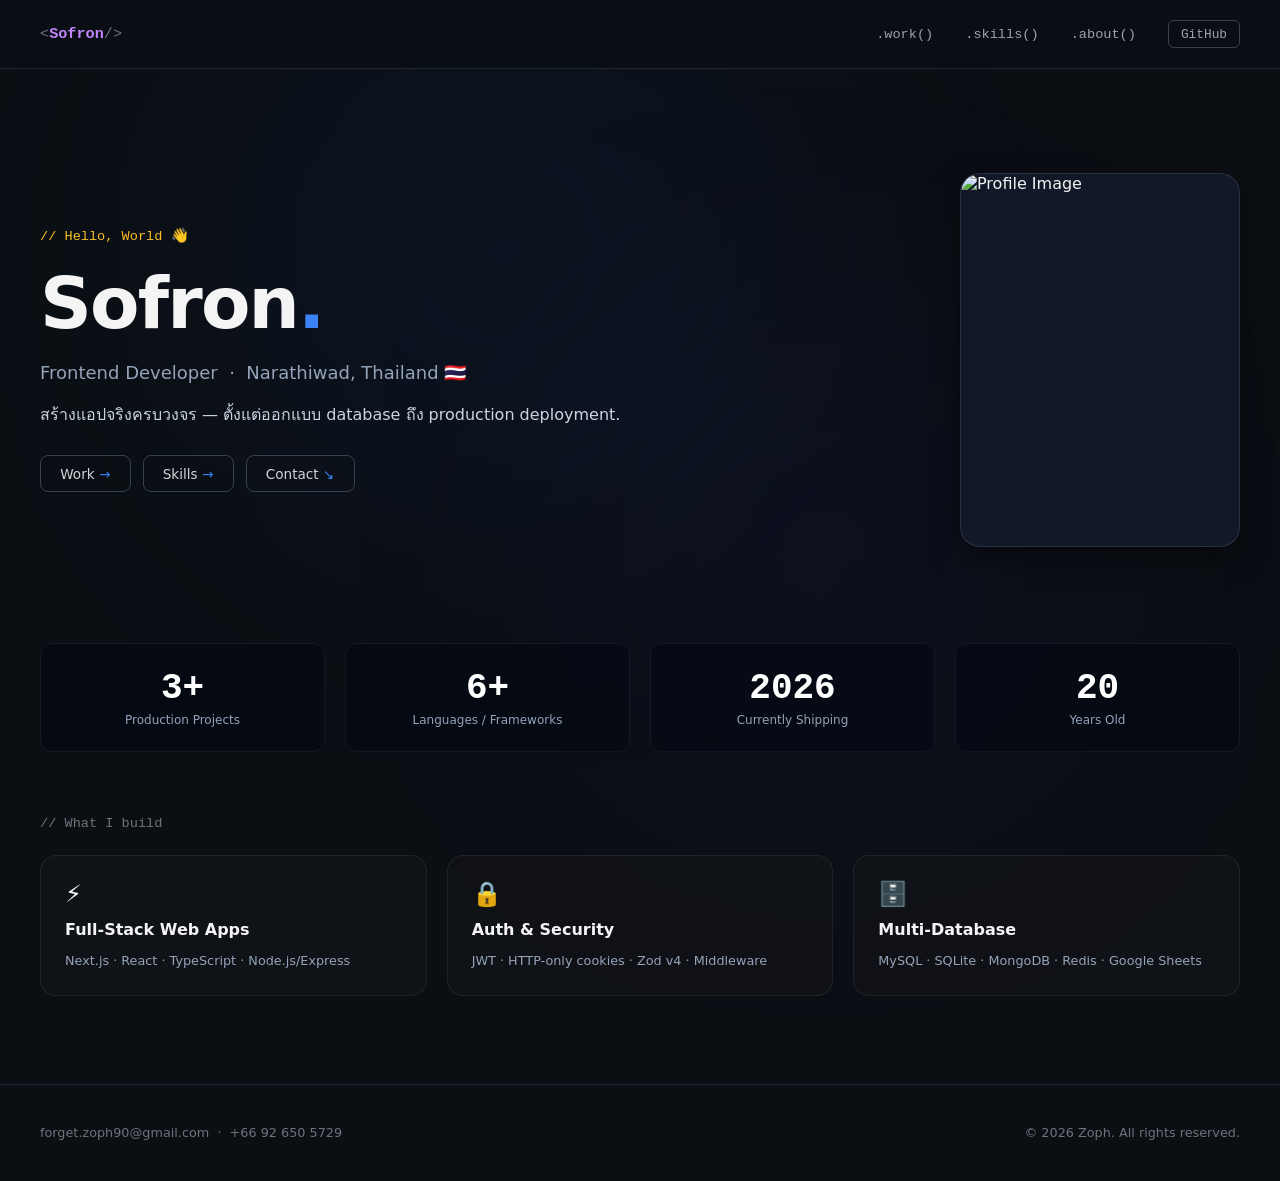
==== index.html @ 36fe2c0d "Edit Skills & box size" ====
<!DOCTYPE html>
<html lang="th" class="scroll-smooth">

<head>
    <meta charset="UTF-8">
    <meta name="viewport" content="width=device-width, initial-scale=1.0">
    <title>Muhammadsofron</title>
    <link rel="stylesheet" href="style.css">
</head>

<body>

    <!-- // ส่วนไล่สีพื้นหลัง (Background Gradient) -->
    <div class="bg-glow-1"></div>
    <div class="bg-glow-2"></div>

    <!-- Sticky Navigation Bar โทนเข้ม -->
    <nav class="navbar-sticky">
        <div class="navbar-content">
            <a href="index.html" class="code-font logo-text">
                <span class="logo-bracket">&lt;</span>Sofron <span class="logo-bracket"> /&gt;</span>
            </a>

            <!-- ปุ่ม 3 ขีด สำหรับมือถือ (Hamburger Menu) -->
            <button id="mobile-menu-btn" class="hamburger-btn">
                <!-- ไอคอน 3 ขีด (SVG) -->
                <svg id="icon-burger" width="24" height="24" viewBox="0 0 24 24" fill="none" stroke="currentColor"
                    stroke-width="2" stroke-linecap="round" stroke-linejoin="round">
                    <line x1="3" y1="12" x2="21" y2="12"></line>
                    <line x1="3" y1="6" x2="21" y2="6"></line>
                    <line x1="3" y1="18" x2="21" y2="18"></line>
                </svg>
                <!-- ไอคอนกากบาท X (ซ่อนไว้ก่อน) -->
                <svg id="icon-close" style="display: none;" width="24" height="24" viewBox="0 0 24 24" fill="none"
                    stroke="currentColor" stroke-width="2" stroke-linecap="round" stroke-linejoin="round">
                    <line x1="18" y1="6" x2="6" y2="18"></line>
                    <line x1="6" y1="6" x2="18" y2="18"></line>
                </svg>
            </button>

            <!-- เมนูด้านขวา -->
            <div id="nav-links" class="nav-links code-font">
                <a href="./work/index.html" class="nav-link">.work()</a>
                <a href="./skills/index.html" class="nav-link">.skills()</a>
                <a href="./about/index.html" class="nav-link">.about()</a>
                <a href="https://github.com/sofeiei" target="_blank" class="nav-btn-outline">GitHub</a>
            </div>
        </div>
    </nav>

    <!-- Main Content -->
    <main class="main-container">

        <!-- Hero Section -->
        <section class="hero-section">
            <!-- ย้ายรูปโปรไฟล์ขึ้นมาด้านบนสุด -->
            <div class="profile-card">
                <img src="img/profile.png" alt="Profile Image" class="profile-image">
            </div>

            <!-- ข้อความแนะนำตัว -->
            <div class="hero-text-box">
                <p class="code-font text-hello">
                    // Hello, World 👋
                </p>
                <h1 class="hero-title">
                    Sofron<span class="text-primary">.</span>
                </h1>
                <p class="hero-subtitle">
                    Frontend Developer &nbsp;·&nbsp; Narathiwad, Thailand 🇹🇭
                </p>
                <p class="hero-desc">
                    สร้างแอปจริงครบวงจร — ตั้งแต่ออกแบบ database ถึง production deployment.
                </p>
                <div class="hero-buttons">
                    <a href="work/index.html" class="btn-primary">
                        Work <span class="text-primary">→</span>
                    </a>
                    <a href="skills/index.html" class="btn-secondary">
                        Skills <span class="text-primary">→</span>
                    </a>
                    <a href="mailto:forget.zoph90@gmail.com" class="btn-secondary">
                        Contact <span class="text-primary">↘︎</span>
                    </a>
                </div>
            </div>
        </section>

        <!-- Stats Bar -->
        <section class="stats-grid">
            <div class="stat-box">
                <p class="stat-number code-font">3+</p>
                <p class="stat-label">Production Projects</p>
            </div>
            <div class="stat-box">
                <p class="stat-number code-font">6+</p>
                <p class="stat-label">Languages / Frameworks</p>
            </div>
            <div class="stat-box">
                <p class="stat-number code-font">2026</p>
                <p class="stat-label">Currently Shipping</p>
            </div>
            <div class="stat-box">
                <p class="stat-number code-font">20</p>
                <p class="stat-label">Years Old</p>
            </div>
        </section>

        <!-- Skills Section -->
        <section id="skills" class="skills-section">
            <p class="code-font text-section-tag">// What I build</p>

            <div class="skills-grid">
                <!-- Skill 1 -->
                <div class="skill-card">
                    <div class="skill-icon">⚡</div>
                    <h3 class="skill-title">Full-Stack Web Apps</h3>
                    <p class="skill-desc">Next.js · React · TypeScript · Node.js/Express</p>
                </div>
                <!-- Skill 2 -->
                <div class="skill-card">
                    <div class="skill-icon">🔒</div>
                    <h3 class="skill-title">Auth & Security</h3>
                    <p class="skill-desc">JWT · HTTP-only cookies · Zod v4 · Middleware</p>
                </div>
                <!-- Skill 3 -->
                <div class="skill-card">
                    <div class="skill-icon">🗄️</div>
                    <h3 class="skill-title">Multi-Database</h3>
                    <p class="skill-desc">MySQL · SQLite · MongoDB · Redis · Google Sheets</p>
                </div>
            </div>
        </section>

    </main>

    <!-- Footer -->
    <footer class="footer-container">
        <span>forget.zoph90@gmail.com &nbsp;·&nbsp; +66 92 650 5729</span>
        <span>© 2026 Zoph. All rights reserved.</span>
    </footer>

    <!-- Script สำหรับเปิด/ปิดเมนูบนมือถือ -->
    <script>
        const menuBtn = document.getElementById('mobile-menu-btn');
        const navLinks = document.getElementById('nav-links');
        const iconBurger = document.getElementById('icon-burger');
        const iconClose = document.getElementById('icon-close');

        menuBtn.addEventListener('click', () => {
            // สลับ Class active เพื่อแสดง/ซ่อนเมนู
            navLinks.classList.toggle('active');

            // สลับไอคอนระหว่าง 3 ขีด และ กากบาท
            if (navLinks.classList.contains('active')) {
                iconBurger.style.display = 'none';
                iconClose.style.display = 'block';
            } else {
                iconBurger.style.display = 'block';
                iconClose.style.display = 'none';
            }
        });
    </script>
</body>

</html>
---- style.css ----
* {
    box-sizing: border-box;
    margin: 0;
    padding: 0;
}

html, body {
    overflow-x: hidden;
    max-width: 100vw;
    position: relative;
}

body {
    font-family: system-ui, -apple-system, BlinkMacSystemFont, 'Segoe UI', Roboto, sans-serif;
    background-color: #0b0f14;
    /* โทนดำอมน้ำเงินเข้ม */
    color: #f4f4f5;
    min-height: 100vh;
    display: flex;
    flex-direction: column;
}

::selection {
    background-color: #3b82f6;
    color: #030712;
}

.code-font {
    /* ใช้ฟอนต์แนวโค้ด (Monospace) ที่มีติดเครื่องอยู่แล้ว */
    font-family: ui-monospace, SFMono-Regular, Menlo, Monaco, Consolas, monospace;
}

/* ========================================== */
/* // Background Glow Effect (แก้ไม่ให้ดันจอมือถือ) */
/* ========================================== */
.bg-glow-1 {
    position: absolute;
    top: 0;
    left: 10%;
    max-width: 80vw;
    width: 350px;
    height: 350px;
    background-color: rgba(37, 99, 235, 0.08);
    filter: blur(100px);
    pointer-events: none;
    border-radius: 50%;
    z-index: 0;
}

.bg-glow-2 {
    position: absolute;
    top: 30%;
    right: 0;
    max-width: 80vw;
    width: 300px;
    height: 300px;
    background-color: rgba(79, 70, 229, 0.08);
    filter: blur(100px);
    pointer-events: none;
    border-radius: 50%;
    z-index: 0;
}

@media (min-width: 768px) {
    .bg-glow-1 {
        left: 20%;
        width: 500px;
        height: 500px;
        filter: blur(140px);
    }

    .bg-glow-2 {
        right: 20%;
        width: 400px;
        height: 400px;
        filter: blur(140px);
    }
}

/* ========================================== */
/* // Navbar & Sticky Menu (อัปเดตตามแบบ) */
/* ========================================== */
.navbar-sticky {
    position: sticky;
    top: 0;
    z-index: 50;
    background-color: rgba(11, 15, 20, 0.85);
    backdrop-filter: blur(10px);
    border-bottom: 1px solid #1f2937;
}

.navbar-content {
    max-width: 80rem;
    width: 100%;
    margin: 0 auto;
    padding: 0.8rem 1.5rem;
    display: flex;
    justify-content: space-between;
    align-items: center;
}

.logo-text {
    font-size: 0.95rem;
    font-weight: 600;
    color: #c084fc;
    text-decoration: none;
    display: flex;
    align-items: center;
}

.logo-bracket {
    color: #6b7280;
    font-weight: 400;
}

.text-primary {
    color: #3b82f6;
}

/* ปุ่ม 3 ขีดบนมือถือ */
.hamburger-btn {
    display: block;
    background: transparent;
    border: none;
    color: #9ca3af;
    cursor: pointer;
    padding: 0.2rem;
}

.hamburger-btn:hover {
    color: #f3f4f6;
}

/* สไตล์เมนู (รองรับทั้งมือถือและคอม) */
.nav-links {
    display: none;
    flex-direction: column;
    position: absolute;
    top: 100%;
    left: 0;
    width: 100%;
    background-color: #0b0f14;
    border-bottom: 1px solid #1f2937;
    padding: 1.5rem;
    gap: 1.5rem;
}

.nav-links.active {
    display: flex;
    animation: slideDown 1.0s cubic-bezier(0.16, 1, 0.3, 1) forwards;
}

@keyframes slideDown {
    from {
        opacity: 0;
        transform: translateY(-10px);
    }
    to {
        opacity: 1;
        transform: translateY(0);
    }
}

@media (min-width: 768px) {
    .navbar-content {
        padding: 1.25rem 2.5rem;
    }

    .hamburger-btn {
        display: none;
    }

    .nav-links {
        display: flex;
        flex-direction: row;
        position: static;
        width: auto;
        background-color: transparent;
        border: none;
        padding: 0;
        gap: 2rem;
        align-items: center;
    }
}

.nav-link {
    color: #9ca3af;
    text-decoration: none;
    font-size: 0.85rem;
    transition: color 0.2s;
}

.nav-link:hover {
    color: #f3f4f6;
}

/* ไฮไลต์สีฟ้าสำหรับเมนูหน้าที่เปิดอยู่ (.skills()) */
.nav-link.active-page {
    color: #60a5fa;
}

.nav-btn-outline {
    display: inline-block;
    width: fit-content;
    color: #9ca3af;
    text-decoration: none;
    font-size: 0.8rem;
    border: 1px solid #374151;
    padding: 0.35rem 0.75rem;
    border-radius: 0.375rem;
    transition: all 0.2s;
    text-align: left;
}

.nav-btn-outline:hover {
    color: #f3f4f6;
    border-color: #4b5563;
    background-color: rgba(255, 255, 255, 0.05);
}

/* ========================================== */
/* // Main Content & Hero Section */
/* ========================================== */
.main-container {
    max-width: 80rem;
    width: 100%;
    margin: 0 auto;
    padding: 2rem 1.5rem;
    /* ขอบซ้าย-ขวาบนมือถือ */
    flex-grow: 1;
    position: relative;
    z-index: 10;
}

/* บนมือถือ: จัดเรียงแนวตั้งและให้รูปอยู่ด้านบนตรงกลาง */
.hero-section {
    padding: 1rem 0 2rem 0;
    display: flex;
    flex-direction: column;
    align-items: center;
    gap: 2rem;
    width: 100%;
}

@media (min-width: 768px) {
    .main-container {
        padding: 2.5rem;
    }

    /* บนคอม: สลับให้รูปอยู่ขวา และข้อความอยู่ซ้ายชิดข้าง */
    .hero-section {
        flex-direction: row-reverse;
        justify-content: space-between;
        align-items: center;
        padding: 4rem 0;
        gap: 4rem;
    }
}

.hero-text-box {
    display: flex;
    flex-direction: column;
    align-items: flex-start;
    gap: 1.2rem;
    width: 100%;
}

.text-hello {
    color: #fbbf24;
    font-size: 0.85rem;
}

.hero-title {
    font-size: 2.75rem;
    font-weight: 700;
    line-height: 1.1;
    letter-spacing: -0.025em;
}

.hero-subtitle {
    color: #94a3b8;
    font-size: 0.95rem;
}

.hero-desc {
    color: #cbd5e1;
    line-height: 1.6;
    font-size: 0.9rem;
    max-width: 100%;
}

@media (min-width: 768px) {
    .hero-title {
        font-size: 4.5rem;
    }

    .hero-subtitle {
        font-size: 1.125rem;
    }

    .hero-desc {
        font-size: 1rem;
        max-width: 42rem;
    }
}

.hero-buttons {
    display: flex;
    flex-wrap: wrap;
    gap: 0.75rem;
    padding-top: 0.5rem;
}

.btn-primary,
.btn-secondary {
    padding: 0.6rem 1.2rem;
    border-radius: 0.5rem;
    font-size: 0.85rem;
    text-decoration: none;
    font-weight: 500;
    transition: 0.2s;
}

.btn-primary {
    background-color: transparent;
    border: 1px solid #374151;
    color: #d4d4d8;
}

.btn-primary:hover {
    border-color: #4b5563;
}

.btn-secondary {
    background-color: transparent;
    border: 1px solid #374151;
    color: #d4d4d8;
}

.btn-secondary:hover {
    border-color: #4b5563;
}

/* ========================================== */
/* // Profile Image (รูปโปรไฟล์ตรงกลางบนมือถือ) */
/* ========================================== */
.profile-card {
    width: 100%;
    max-width: 200px;      /* ขนาดตรงกลางตามแบบในคลิป */
    aspect-ratio: 3 / 4;   /* สัดส่วนแนวตั้ง */
    border-radius: 1.25rem;
    background-color: #111827;
    overflow: hidden;
    flex-shrink: 0;
    border: 1px solid rgba(255, 255, 255, 0.1);
    box-shadow: 0 10px 30px rgba(0, 0, 0, 0.5);
}

@media (min-width: 768px) {
    .profile-card {
        max-width: 280px;
        height: auto;
    }
}

.profile-image,
.profile-img {
    width: 100%;
    height: 100%;
    object-fit: cover;
    object-position: center;
    display: block;
}

/* ========================================== */
/* // Stats Bar */
/* ========================================== */
.stats-grid {
    display: grid;
    grid-template-columns: repeat(2, minmax(0, 1fr));
    gap: 1.5rem;
    padding: 2rem 0;
}

@media (min-width: 768px) {
    .stats-grid {
        grid-template-columns: repeat(4, minmax(0, 1fr));
        gap: 1.25rem;
    }
}

.stat-box {
    text-align: left;
}

/* ให้สถิติชิดซ้ายบนมือถือ */
@media (min-width: 768px) {
    .stat-box {
        padding: 1.5rem;
        background-color: rgba(3, 7, 18, 0.6);
        border-radius: 0.75rem;
        border: 1px solid #111827;
        text-align: center;
    }
}

.stat-number {
    font-size: 2rem;
    font-weight: 700;
    color: #ffffff;
}

@media (min-width: 768px) {
    .stat-number {
        font-size: 2.25rem;
    }
}

.stat-label {
    font-size: 0.75rem;
    color: #94a3b8;
    margin-top: 0.25rem;
}

/* ========================================== */
/* // Skills Section */
/* ========================================== */
.skills-section {
    padding: 2rem 0 3rem 0;
}

.text-section-tag {
    color: #71717a;
    font-size: 0.85rem;
    margin-bottom: 0.5rem;
}

.skills-grid {
    display: grid;
    grid-template-columns: 1fr;
    gap: 1rem;
    margin-top: 1.5rem;
}

@media (min-width: 768px) {
    .skills-grid {
        grid-template-columns: repeat(3, minmax(0, 1fr));
        gap: 1.25rem;
    }
}

.skill-card {
    padding: 1.5rem;
    background-color: rgba(24, 24, 27, 0.4);
    border: 1px solid rgba(39, 39, 42, 0.8);
    border-radius: 1rem;
    transition: border-color 0.2s;
    display: flex;
    flex-direction: column;
    gap: 0.75rem;
}

.skill-card:hover {
    border-color: #3f3f46;
}

.skill-icon {
    font-size: 1.5rem;
}

.skill-title {
    font-weight: 700;
    font-size: 1rem;
}

.skill-desc {
    font-size: 0.8rem;
    color: #94a3b8;
    line-height: 1.6;
}

/* ========================================== */
/* // Footer */
/* ========================================== */
.footer-container {
    max-width: 80rem;
    width: 100%;
    margin: 0 auto;
    padding: 2rem 1.5rem;
    border-top: 1px solid #1f2937;
    font-size: 0.75rem;
    color: #71717a;
    display: flex;
    flex-direction: column;
    gap: 0.75rem;
}

@media (min-width: 768px) {
    .footer-container {
        padding: 2.5rem;
        flex-direction: row;
        justify-content: space-between;
        font-size: 0.8rem;
    }
}
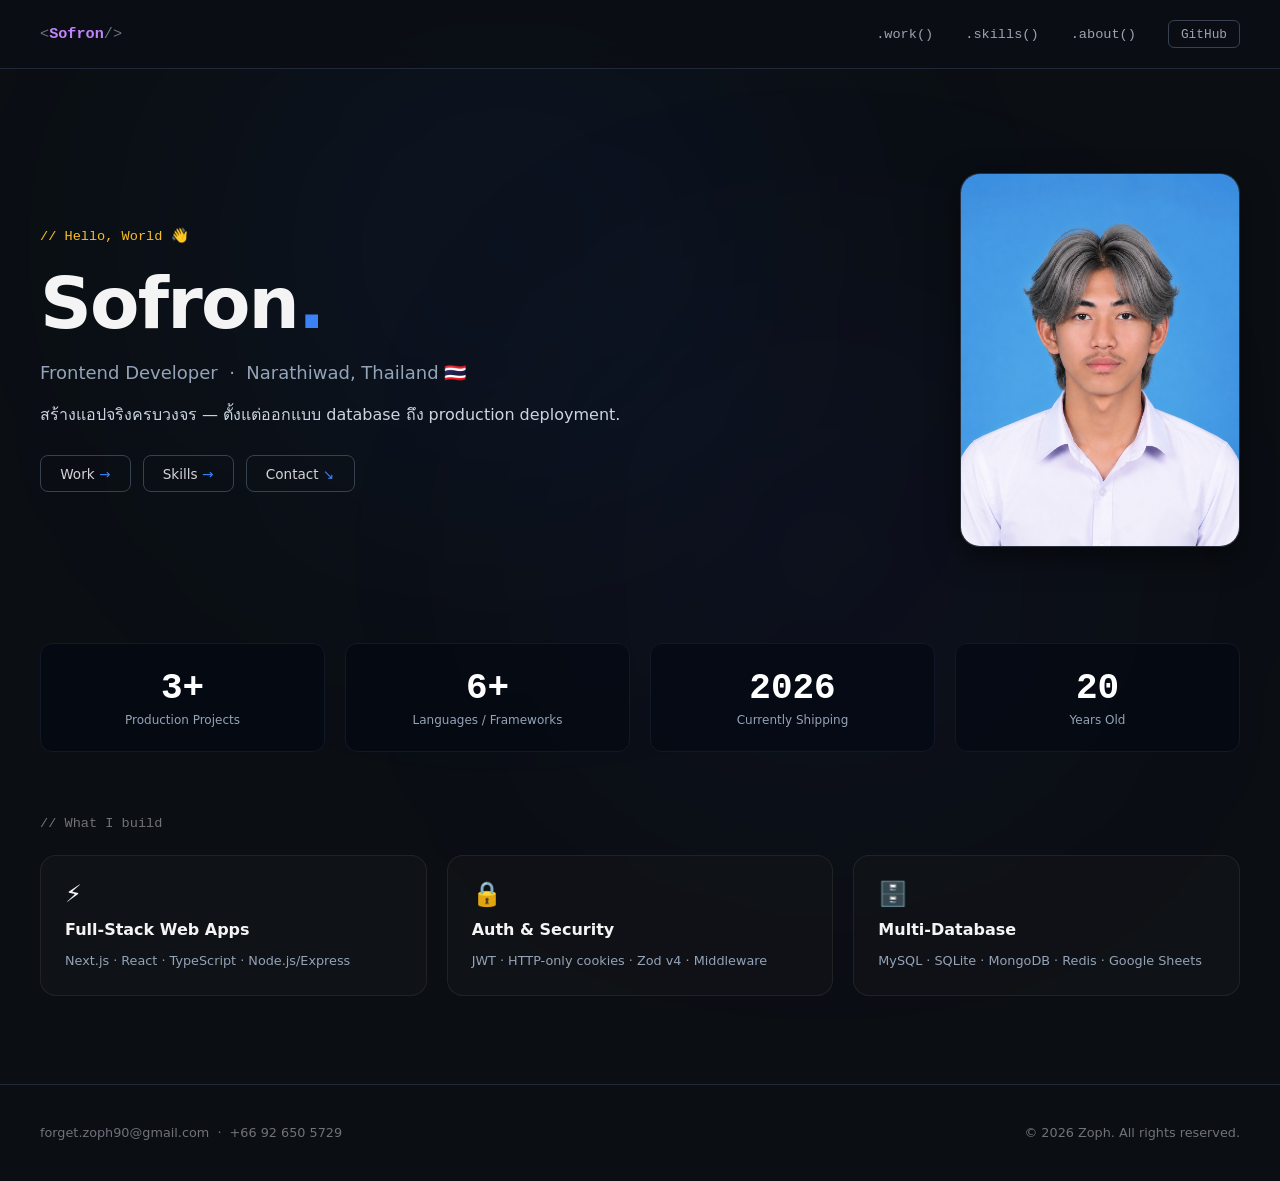
==== commit 833ecd20: "Change profile image file extension from png to PNG" ====
--- a/index.html
+++ b/index.html
@@ -55,7 +55,7 @@
         <section class="hero-section">
             <!-- ย้ายรูปโปรไฟล์ขึ้นมาด้านบนสุด -->
             <div class="profile-card">
-                <img src="img/profile.png" alt="Profile Image" class="profile-image">
+                <img src="img/profile.PNG" alt="Profile Image" class="profile-image">
             </div>
 
             <!-- ข้อความแนะนำตัว -->
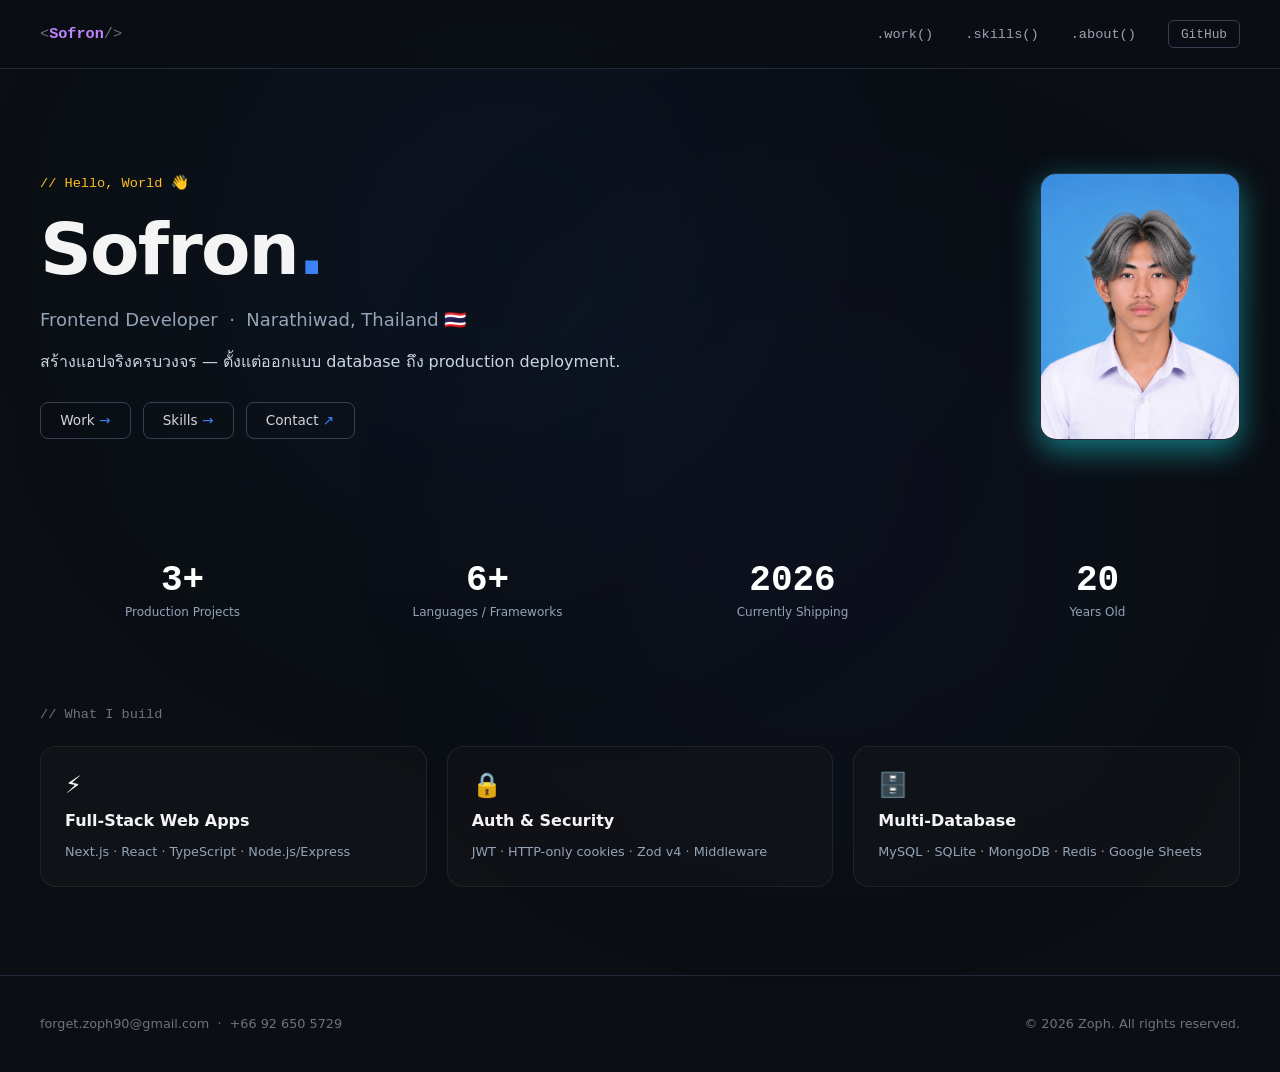
==== commit aa2ebe17: "↗" ====
--- a/index.html
+++ b/index.html
@@ -80,7 +80,7 @@
                         Skills <span class="text-primary">→</span>
                     </a>
                     <a href="mailto:forget.zoph90@gmail.com" class="btn-secondary">
-                        Contact <span class="text-primary">↘︎</span>
+                        Contact <span class="text-primary">↗</span>
                     </a>
                 </div>
             </div>
--- a/style.css
+++ b/style.css
@@ -196,7 +196,7 @@
 
 /* ไฮไลต์สีฟ้าสำหรับเมนูหน้าที่เปิดอยู่ (.skills()) */
 .nav-link.active-page {
-    color: #60a5fa;
+    color: #60a0fa;
 }
 
 .nav-btn-outline {
@@ -346,19 +346,19 @@
 /* ========================================== */
 .profile-card {
     width: 100%;
-    max-width: 200px;      /* ขนาดตรงกลางตามแบบในคลิป */
+    max-width: 150px;      /* ขนาดตรงกลางตามแบบในคลิป */
     aspect-ratio: 3 / 4;   /* สัดส่วนแนวตั้ง */
-    border-radius: 1.25rem;
+    border-radius: 1rem;
     background-color: #111827;
     overflow: hidden;
     flex-shrink: 0;
     border: 1px solid rgba(255, 255, 255, 0.1);
-    box-shadow: 0 10px 30px rgba(0, 0, 0, 0.5);
+    box-shadow: 0 10px 30px rgba(28, 226, 233, 0.5);
 }
 
 @media (min-width: 768px) {
     .profile-card {
-        max-width: 280px;
+        max-width: 200px;
         height: auto;
     }
 }
@@ -397,9 +397,6 @@
 @media (min-width: 768px) {
     .stat-box {
         padding: 1.5rem;
-        background-color: rgba(3, 7, 18, 0.6);
-        border-radius: 0.75rem;
-        border: 1px solid #111827;
         text-align: center;
     }
 }
@@ -408,6 +405,7 @@
     font-size: 2rem;
     font-weight: 700;
     color: #ffffff;
+    text-align: center;
 }
 
 @media (min-width: 768px) {
@@ -420,6 +418,7 @@
     font-size: 0.75rem;
     color: #94a3b8;
     margin-top: 0.25rem;
+    text-align: center;
 }
 
 /* ========================================== */
